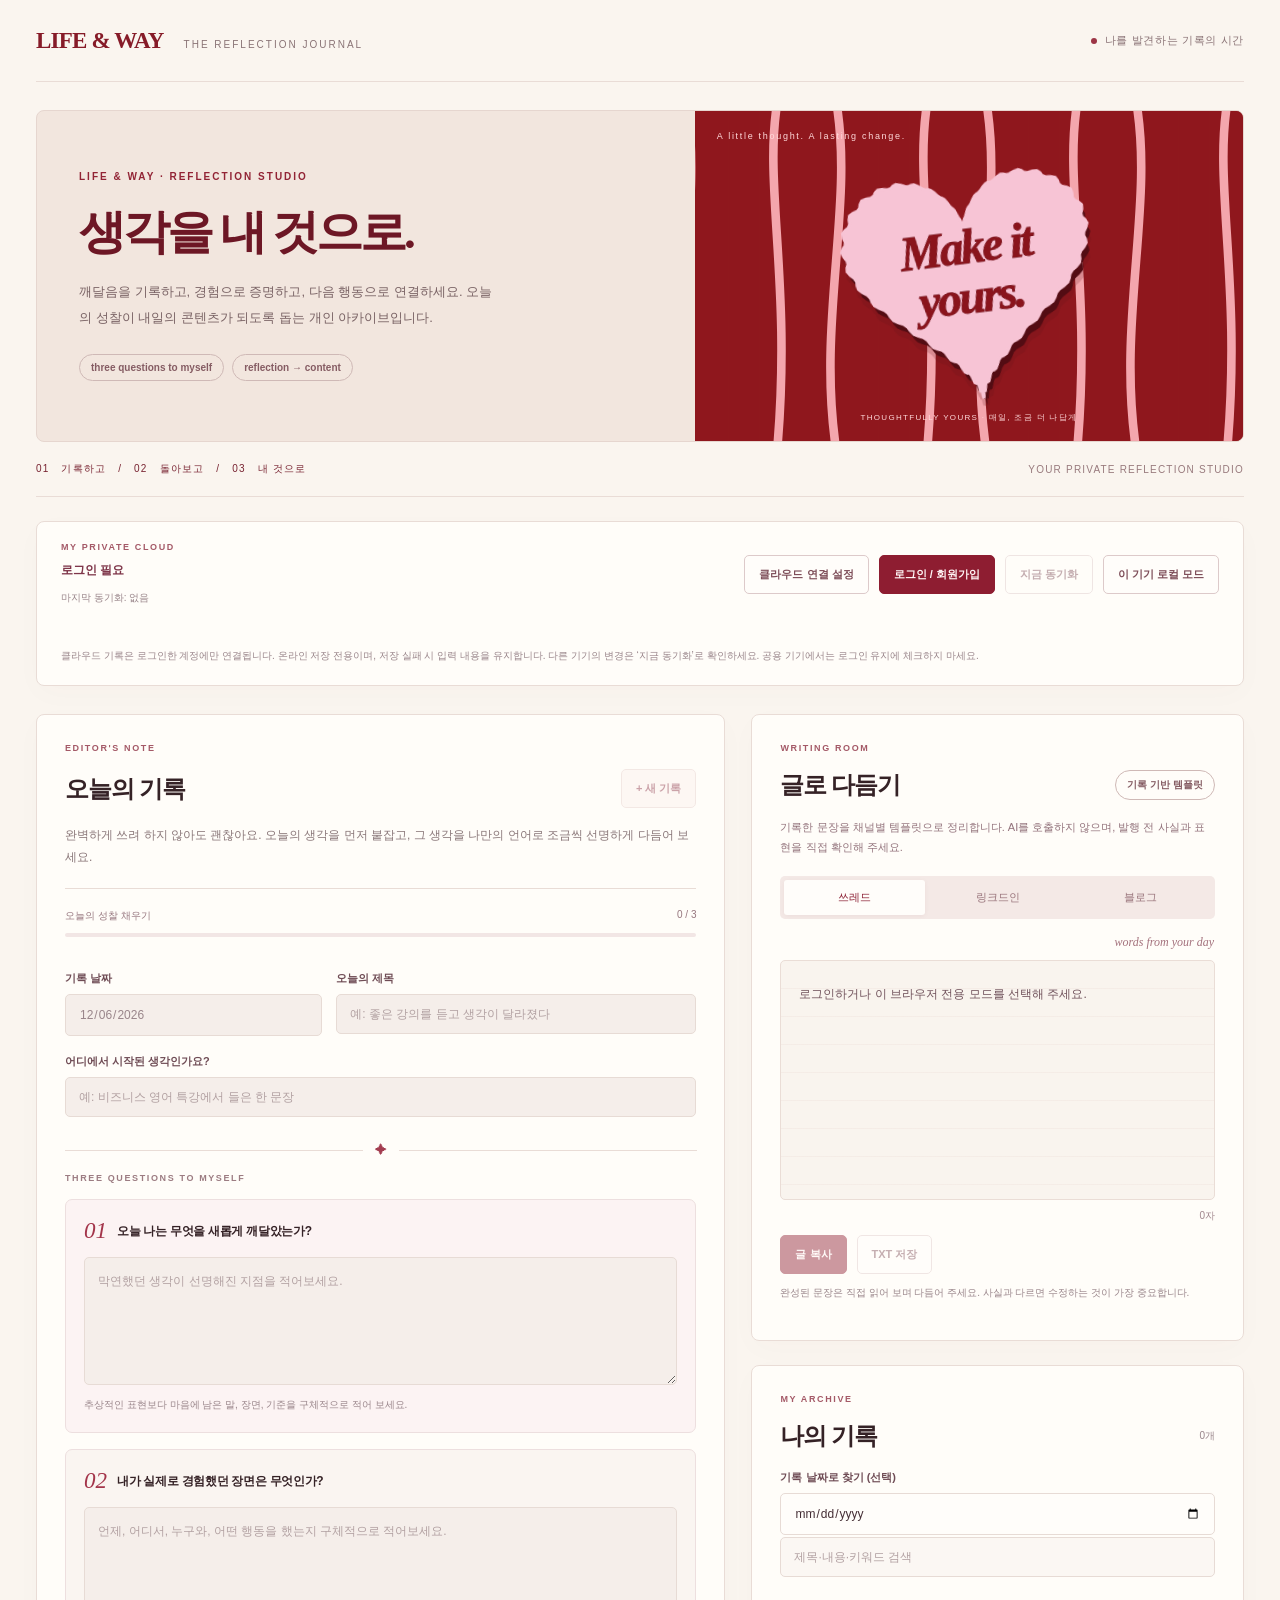
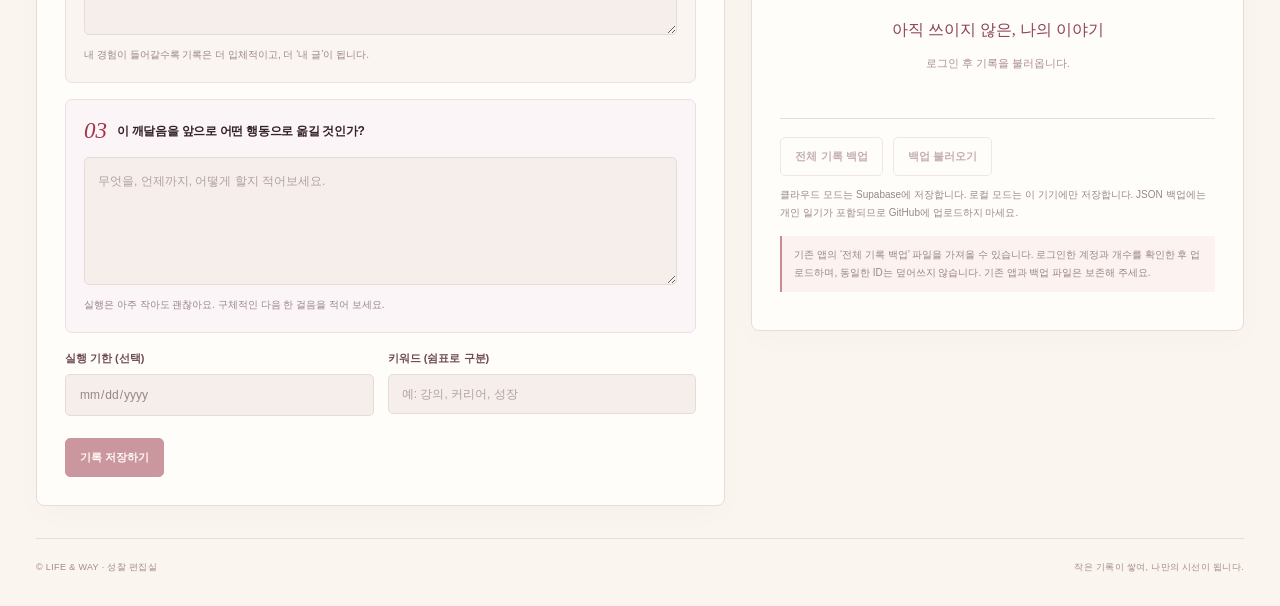
==== index.html @ 03bfdf27 "Deploy reflection journal with private Supabase sync" ====
<!doctype html>
<html lang="ko">
<head>
<meta charset="utf-8">
<meta name="viewport" content="width=device-width,initial-scale=1">
<meta name="referrer" content="no-referrer">
<meta http-equiv="Content-Security-Policy" content="default-src 'self'; script-src 'self'; style-src 'self' 'unsafe-inline' https://fonts.googleapis.com; font-src 'self' https://fonts.gstatic.com; img-src 'self' data: blob:; connect-src https://*.supabase.co wss://*.supabase.co; object-src 'none'; base-uri 'none'; form-action 'self'">
<title>생각을 내 것으로 · 성찰 편집실</title>
<link rel="stylesheet" href="./assets/style.css">
<link rel="stylesheet" href="./assets/cloud.css">
</head>
<body>
<div class="wrap">
<nav class="masthead" aria-label="앱 이름"><div class="brand">LIFE &amp; WAY <small>THE REFLECTION JOURNAL</small></div><div class="masthead-right">나를 발견하는 기록의 시간</div></nav>
  <div class="header-shell">
    <header>
      <div class="hero-copy">
        <div class="eyebrow">LIFE &amp; WAY · REFLECTION STUDIO</div>
        <h1>생각을 내 것으로.</h1>
        <div class="hero-sub">깨달음을 기록하고, 경험으로 증명하고, 다음 행동으로 연결하세요. 오늘의 성찰이 내일의 콘텐츠가 되도록 돕는 개인 아카이브입니다.</div>
        <div class="hero-chip-row">
          <span class="chip">three questions to myself</span>
          <span class="chip">reflection → content</span>
        </div>
      </div>
<div class="hero-art" aria-hidden="true"><div class="art-caption">A little thought. A lasting change.</div><svg class="heart-art" viewBox="0 0 360 350"><path d="M180.00,119.73L180.00,120.13L180.02,120.62L180.07,120.00L180.17,118.23L180.33,116.53L180.56,115.75L180.87,115.15L181.29,113.40L181.86,110.41L182.57,107.58L183.35,105.94L184.24,104.67L185.34,102.14L186.74,98.23L188.30,94.65L189.85,92.66L191.46,91.26L193.44,88.45L195.90,84.12L198.51,80.32L200.88,78.56L203.20,77.59L206.09,75.07L209.72,70.87L213.41,67.43L216.48,66.43L219.34,66.39L223.02,64.66L227.74,61.15L232.35,58.58L235.86,58.74L238.93,59.94L243.14,59.37L248.70,56.99L253.94,55.67L257.50,57.16L260.38,59.71L264.71,60.47L270.73,59.48L276.18,59.57L279.34,62.38L281.58,66.15L285.59,68.21L291.59,68.67L296.77,70.14L299.09,74.05L300.28,78.74L303.53,81.89L309.02,83.67L313.45,86.33L314.56,90.98L314.39,96.20L316.50,100.14L321.03,102.99L324.31,106.53L323.97,111.53L322.27,116.87L323.01,121.24L326.21,124.87L328.08,128.98L326.21,133.97L323.01,139.06L322.27,143.56L323.97,147.70L324.31,152.11L321.03,156.81L316.50,161.42L314.39,165.82L314.56,170.27L313.45,174.78L309.02,179.05L303.53,183.04L300.28,187.24L299.09,191.88L296.77,196.42L291.59,200.21L285.59,203.58L281.58,207.55L279.34,212.35L276.18,216.90L270.73,220.23L264.71,223.02L260.38,226.79L257.50,231.77L253.94,236.35L248.70,239.27L243.14,241.52L238.93,245.12L235.86,250.28L232.35,254.91L227.74,257.44L223.02,259.17L219.34,262.58L216.48,267.88L213.41,272.49L209.72,274.60L206.09,275.76L203.20,278.90L200.88,284.22L198.51,288.70L195.90,290.27L193.44,290.75L191.46,293.49L189.85,298.64L188.30,302.79L186.74,303.66L185.34,303.34L184.24,305.49L183.35,310.22L182.57,313.82L181.86,313.85L181.29,312.60L180.87,313.98L180.56,318.06L180.33,320.89L180.17,319.97L180.07,317.72L180.02,318.19L180.00,321.42L180.00,323.33L180.00,321.42L179.98,318.19L179.93,317.72L179.83,319.97L179.67,320.89L179.44,318.06L179.13,313.98L178.71,312.60L178.14,313.85L177.43,313.82L176.65,310.22L175.76,305.49L174.66,303.34L173.26,303.66L171.70,302.79L170.15,298.64L168.54,293.49L166.56,290.75L164.10,290.27L161.49,288.70L159.12,284.22L156.80,278.90L153.91,275.76L150.28,274.60L146.59,272.49L143.52,267.88L140.66,262.58L136.98,259.17L132.26,257.44L127.65,254.91L124.14,250.28L121.07,245.12L116.86,241.52L111.30,239.27L106.06,236.35L102.50,231.77L99.62,226.79L95.29,223.02L89.27,220.23L83.82,216.90L80.66,212.35L78.42,207.55L74.41,203.58L68.41,200.21L63.23,196.42L60.91,191.88L59.72,187.24L56.47,183.04L50.98,179.05L46.55,174.78L45.44,170.27L45.61,165.82L43.50,161.42L38.97,156.81L35.69,152.11L36.03,147.70L37.73,143.56L36.99,139.06L33.79,133.97L31.92,128.98L33.79,124.87L36.99,121.24L37.73,116.87L36.03,111.53L35.69,106.53L38.97,102.99L43.50,100.14L45.61,96.20L45.44,90.98L46.55,86.33L50.98,83.67L56.47,81.89L59.72,78.74L60.91,74.05L63.23,70.14L68.41,68.67L74.41,68.21L78.42,66.15L80.66,62.38L83.82,59.57L89.27,59.48L95.29,60.47L99.62,59.71L102.50,57.16L106.06,55.67L111.30,56.99L116.86,59.37L121.07,59.94L124.14,58.74L127.65,58.58L132.26,61.15L136.98,64.66L140.66,66.39L143.52,66.43L146.59,67.43L150.28,70.87L153.91,75.07L156.80,77.59L159.12,78.56L161.49,80.32L164.10,84.12L166.56,88.45L168.54,91.26L170.15,92.66L171.70,94.65L173.26,98.23L174.66,102.14L175.76,104.67L176.65,105.94L177.43,107.58L178.14,110.41L178.71,113.40L179.13,115.15L179.44,115.75L179.67,116.53L179.83,118.23L179.93,120.00L179.98,120.62L180.00,120.13L180.00,119.73Z" fill="#530c13" transform="translate(3 10)"/><path d="M180.00,119.73L180.00,120.13L180.02,120.62L180.07,120.00L180.17,118.23L180.33,116.53L180.56,115.75L180.87,115.15L181.29,113.40L181.86,110.41L182.57,107.58L183.35,105.94L184.24,104.67L185.34,102.14L186.74,98.23L188.30,94.65L189.85,92.66L191.46,91.26L193.44,88.45L195.90,84.12L198.51,80.32L200.88,78.56L203.20,77.59L206.09,75.07L209.72,70.87L213.41,67.43L216.48,66.43L219.34,66.39L223.02,64.66L227.74,61.15L232.35,58.58L235.86,58.74L238.93,59.94L243.14,59.37L248.70,56.99L253.94,55.67L257.50,57.16L260.38,59.71L264.71,60.47L270.73,59.48L276.18,59.57L279.34,62.38L281.58,66.15L285.59,68.21L291.59,68.67L296.77,70.14L299.09,74.05L300.28,78.74L303.53,81.89L309.02,83.67L313.45,86.33L314.56,90.98L314.39,96.20L316.50,100.14L321.03,102.99L324.31,106.53L323.97,111.53L322.27,116.87L323.01,121.24L326.21,124.87L328.08,128.98L326.21,133.97L323.01,139.06L322.27,143.56L323.97,147.70L324.31,152.11L321.03,156.81L316.50,161.42L314.39,165.82L314.56,170.27L313.45,174.78L309.02,179.05L303.53,183.04L300.28,187.24L299.09,191.88L296.77,196.42L291.59,200.21L285.59,203.58L281.58,207.55L279.34,212.35L276.18,216.90L270.73,220.23L264.71,223.02L260.38,226.79L257.50,231.77L253.94,236.35L248.70,239.27L243.14,241.52L238.93,245.12L235.86,250.28L232.35,254.91L227.74,257.44L223.02,259.17L219.34,262.58L216.48,267.88L213.41,272.49L209.72,274.60L206.09,275.76L203.20,278.90L200.88,284.22L198.51,288.70L195.90,290.27L193.44,290.75L191.46,293.49L189.85,298.64L188.30,302.79L186.74,303.66L185.34,303.34L184.24,305.49L183.35,310.22L182.57,313.82L181.86,313.85L181.29,312.60L180.87,313.98L180.56,318.06L180.33,320.89L180.17,319.97L180.07,317.72L180.02,318.19L180.00,321.42L180.00,323.33L180.00,321.42L179.98,318.19L179.93,317.72L179.83,319.97L179.67,320.89L179.44,318.06L179.13,313.98L178.71,312.60L178.14,313.85L177.43,313.82L176.65,310.22L175.76,305.49L174.66,303.34L173.26,303.66L171.70,302.79L170.15,298.64L168.54,293.49L166.56,290.75L164.10,290.27L161.49,288.70L159.12,284.22L156.80,278.90L153.91,275.76L150.28,274.60L146.59,272.49L143.52,267.88L140.66,262.58L136.98,259.17L132.26,257.44L127.65,254.91L124.14,250.28L121.07,245.12L116.86,241.52L111.30,239.27L106.06,236.35L102.50,231.77L99.62,226.79L95.29,223.02L89.27,220.23L83.82,216.90L80.66,212.35L78.42,207.55L74.41,203.58L68.41,200.21L63.23,196.42L60.91,191.88L59.72,187.24L56.47,183.04L50.98,179.05L46.55,174.78L45.44,170.27L45.61,165.82L43.50,161.42L38.97,156.81L35.69,152.11L36.03,147.70L37.73,143.56L36.99,139.06L33.79,133.97L31.92,128.98L33.79,124.87L36.99,121.24L37.73,116.87L36.03,111.53L35.69,106.53L38.97,102.99L43.50,100.14L45.61,96.20L45.44,90.98L46.55,86.33L50.98,83.67L56.47,81.89L59.72,78.74L60.91,74.05L63.23,70.14L68.41,68.67L74.41,68.21L78.42,66.15L80.66,62.38L83.82,59.57L89.27,59.48L95.29,60.47L99.62,59.71L102.50,57.16L106.06,55.67L111.30,56.99L116.86,59.37L121.07,59.94L124.14,58.74L127.65,58.58L132.26,61.15L136.98,64.66L140.66,66.39L143.52,66.43L146.59,67.43L150.28,70.87L153.91,75.07L156.80,77.59L159.12,78.56L161.49,80.32L164.10,84.12L166.56,88.45L168.54,91.26L170.15,92.66L171.70,94.65L173.26,98.23L174.66,102.14L175.76,104.67L176.65,105.94L177.43,107.58L178.14,110.41L178.71,113.40L179.13,115.15L179.44,115.75L179.67,116.53L179.83,118.23L179.93,120.00L179.98,120.62L180.00,120.13L180.00,119.73Z" fill="#f7c4d5" stroke="#f7c4d5" stroke-width="4"/><text x="180" y="159" text-anchor="middle" class="heart-type">Make it</text><text x="180" y="220" text-anchor="middle" class="heart-type">yours.</text></svg><span class="art-footer">THOUGHTFULLY YOURS · 매일, 조금 더 나답게</span></div>
    </header>
  </div>

  <div class="studio-strip"><b>01 &nbsp; 기록하고 &nbsp; / &nbsp; 02 &nbsp; 돌아보고 &nbsp; / &nbsp; 03 &nbsp; 내 것으로</b><span>YOUR PRIVATE REFLECTION STUDIO</span></div>
<section class="panel cloud-panel no-print" aria-label="계정 및 동기화"><div class="row between"><div><div class="panel-sticker">MY PRIVATE CLOUD</div><strong id="cloudStatus" role="status" aria-live="polite">로그인 전 · 클라우드 미연결</strong><p class="hint" id="lastSync">마지막 동기화: 없음</p></div><div class="row"><button id="configBtn" class="btn">클라우드 연결 설정</button><button id="authBtn" class="btn primary">로그인 / 회원가입</button><button id="syncBtn" class="btn" disabled>지금 동기화</button><button id="logoutBtn" class="btn hidden">로그아웃</button><button id="localBtn" class="btn">이 기기 로컬 모드</button></div></div><p id="cloudError" class="status" role="alert"></p><p class="hint">클라우드 기록은 로그인한 계정에만 연결됩니다. 온라인 저장 전용이며, 저장 실패 시 입력 내용을 유지합니다. 다른 기기의 변경은 ‘지금 동기화’로 확인하세요. 공용 기기에서는 로그인 유지에 체크하지 마세요.</p><div id="importReport" class="hint" role="status" aria-live="polite"></div></section>
  <div class="layout">
    <main class="panel">
      <div class="panel-sticker">EDITOR'S NOTE</div>
      <div class="row between section-top">
        <div class="section-title"><span class="section-icon">✿</span><h2 id="editorTitle">오늘의 기록</h2></div>
        <button id="newBtn" class="btn secondary no-print">+ 새 기록</button>
      </div>

      <div class="editor-intro"><div>완벽하게 쓰려 하지 않아도 괜찮아요. 오늘의 생각을 먼저 붙잡고, 그 생각을 나만의 언어로 조금씩 선명하게 다듬어 보세요.</div></div>

      <div class="progress-box">
        <div class="progress-title"><span>오늘의 성찰 채우기</span><span id="progressLabel">0 / 3</span></div>
        <div class="progress-track"><div id="progressFill" class="progress-fill"></div></div>
      </div>

      <div class="grid-2">
        <label class="field"><span>기록 날짜</span><input id="date" type="date"></label>
        <label class="field"><span>오늘의 제목</span><input id="title" placeholder="예: 좋은 강의를 듣고 생각이 달라졌다"></label>
      </div>

      <label class="field"><span>어디에서 시작된 생각인가요?</span><input id="trigger" placeholder="예: 비즈니스 영어 특강에서 들은 한 문장"></label>

      <div class="divider-word">✦</div>
      <div class="question-eyebrow">THREE QUESTIONS TO MYSELF</div>

      <label class="prompt-card q1 field">
        <div class="prompt-head"><span class="q-num">01</span><strong>오늘 나는 무엇을 새롭게 깨달았는가?</strong></div>
        <textarea id="insight" placeholder="막연했던 생각이 선명해진 지점을 적어보세요."></textarea>
        <small>추상적인 표현보다 마음에 남은 말, 장면, 기준을 구체적으로 적어 보세요.</small>
      </label>

      <label class="prompt-card q2 field">
        <div class="prompt-head"><span class="q-num">02</span><strong>내가 실제로 경험했던 장면은 무엇인가?</strong></div>
        <textarea id="experience" placeholder="언제, 어디서, 누구와, 어떤 행동을 했는지 구체적으로 적어보세요."></textarea>
        <small>내 경험이 들어갈수록 기록은 더 입체적이고, 더 ‘내 글’이 됩니다.</small>
      </label>

      <label class="prompt-card q3 field">
        <div class="prompt-head"><span class="q-num">03</span><strong>이 깨달음을 앞으로 어떤 행동으로 옮길 것인가?</strong></div>
        <textarea id="action" placeholder="무엇을, 언제까지, 어떻게 할지 적어보세요."></textarea>
        <small>실행은 아주 작아도 괜찮아요. 구체적인 다음 한 걸음을 적어 보세요.</small>
      </label>

      <div class="input-stack">
        <label class="field"><span>실행 기한 (선택)</span><input id="deadline" type="date"></label>
        <label class="field"><span>키워드 (쉼표로 구분)</span><input id="tags" placeholder="예: 강의, 커리어, 성장"></label>
      </div>

      <div class="row no-print" style="margin-top:22px">
        <button class="btn primary" id="saveBtn">기록 저장하기</button>
        <button class="btn danger hidden" id="deleteBtn">기록 삭제</button>
        <span class="status" id="status" role="status" aria-live="polite"></span>
      </div>
    </main>

    <aside class="right-stack">
      <section class="panel">
        <div class="panel-sticker">WRITING ROOM</div>
        <div class="row between section-top">
          <div class="section-title"><span class="section-icon">✦</span><h2>글로 다듬기</h2></div>
          <span class="chip">기록 기반 템플릿</span>
        </div>
        <div class="micro-note">기록한 문장을 채널별 템플릿으로 정리합니다. AI를 호출하지 않으며, 발행 전 사실과 표현을 직접 확인해 주세요.</div>
        <div class="tabbar no-print" role="tablist">
          <button class="tab active" data-mode="threads">쓰레드</button>
          <button class="tab" data-mode="linkedin">링크드인</button>
          <button class="tab" data-mode="blog">블로그</button>
        </div>
        <div class="preview-wrap">
          <div class="preview-badge">words from your day</div>
          <div id="preview" class="preview"></div>
        </div>
        <div class="counter"><span id="count">0</span>자</div>
        <div class="row no-print" style="margin-top:12px">
          <button class="btn primary" id="copyBtn">글 복사</button>
          <button class="btn" id="downloadTxt">TXT 저장</button>
        </div>
        <p class="hint">완성된 문장은 직접 읽어 보며 다듬어 주세요. 사실과 다르면 수정하는 것이 가장 중요합니다.</p>
      </section>

      <section class="panel archive-panel no-print">
        <div class="panel-sticker">MY ARCHIVE</div>
        <div class="row between section-top">
          <div class="section-title"><span class="section-icon">☘</span><h2>나의 기록</h2></div>
          <span id="total" class="hint"></span>
        </div>
        <label class="field"><span>기록 날짜로 찾기 (선택)</span><input id="dateFilter" type="date"></label><input class="search" id="search" placeholder="제목·내용·키워드 검색" aria-label="기록 검색">
        <div id="entries" class="entries"></div>
        <hr class="divider">
        <div class="row">
          <button class="btn" id="exportBtn">전체 기록 백업</button>
          <button class="btn" id="importBtn">백업 불러오기</button>
          <input id="importFile" class="hidden" type="file" accept="application/json,.json">
        </div>
        <p class="hint">클라우드 모드는 Supabase에 저장합니다. 로컬 모드는 이 기기에만 저장합니다. JSON 백업에는 개인 일기가 포함되므로 GitHub에 업로드하지 마세요.</p><p class="hint archive-note">기존 앱의 ‘전체 기록 백업’ 파일을 가져올 수 있습니다. 로그인한 계정과 개수를 확인한 후 업로드하며, 동일한 ID는 덮어쓰지 않습니다. 기존 앱과 백업 파일은 보존해 주세요.</p>
      </section>
    </aside>
  </div>

  <footer class="footer"><span>© LIFE &amp; WAY · 성찰 편집실</span><span>작은 기록이 쌓여, 나만의 시선이 됩니다.</span></footer>
</div>

<script src="./assets/vendor/supabase.min.js" defer></script>
<script src="./assets/public-config.js" defer></script>
<script src="./assets/app.js" defer></script>

<dialog id="configDialog" aria-labelledby="configTitle"><form id="configForm"><div class="row between"><h2 id="configTitle">클라우드 연결 설정</h2><button type="button" class="btn" data-close="configDialog">닫기</button></div><p class="hint">이 앱 전용 Supabase 프로젝트의 주소와 Publishable key만 입력하세요. 비밀 키는 입력하지 마세요. 노트북과 휴대폰에서 같은 값을 입력합니다.</p><label class="field"><span>Project URL</span><input id="projectUrl" type="url" required placeholder="https://프로젝트ID.supabase.co" autocomplete="off"></label><label class="field"><span>Publishable key</span><input id="publishableKey" required placeholder="sb_publishable_…" autocomplete="off" spellcheck="false"></label><p class="hint">연결 정보만 이 브라우저에 저장됩니다. 일기는 GitHub에 저장되지 않습니다.</p><button id="configSave" class="btn primary" type="submit">연결 정보 저장</button><p id="configMessage" class="status" role="alert"></p></form></dialog>
<dialog id="authDialog" aria-labelledby="authTitle"><form id="authForm"><div class="row between"><h2 id="authTitle">나의 성찰 계정</h2><button type="button" class="btn" data-close="authDialog">닫기</button></div><label class="field"><span>이메일</span><input id="email" type="email" autocomplete="username" required></label><label class="field"><span>비밀번호 (회원가입 시 12자 이상)</span><input id="password" type="password" autocomplete="current-password"></label><label class="field"><span>비밀번호 확인 (회원가입·재설정 시)</span><input id="passwordConfirm" type="password" autocomplete="new-password"></label><label class="remember-row"><input type="checkbox" id="remember"> 이 기기에서 로그인 유지 (개인 기기만)</label><div class="row"><button type="button" id="loginBtn" class="btn primary">로그인</button><button type="button" id="signupBtn" class="btn">새 계정 만들기</button><button type="button" id="resetPasswordBtn" class="btn">재설정 이메일 보내기</button><button type="button" id="updatePasswordBtn" class="btn hidden">새 비밀번호 저장</button></div><p id="authMessage" class="status" role="status" aria-live="polite"></p><p class="hint">계정 비밀번호는 Supabase Auth에서 처리합니다. 브라우저에 일기 캐시는 남기지 않습니다. 저장 전 내용은 페이지를 닫으면 사라질 수 있으니 TXT로 보관하세요.</p></form></dialog>
<dialog id="conflictDialog" aria-labelledby="conflictTitle"><h2 id="conflictTitle">다른 버전이 발견됐어요</h2><p class="hint">다른 기기에서 수정하거나 삭제한 기록입니다. 자동으로 덮어쓰지 않습니다. 입력 내용을 비교한 뒤 선택하세요.</p><div class="conflict-grid"><section><h3>내 입력 내용</h3><pre id="conflictLocal"></pre></section><section><h3>클라우드의 최신 내용</h3><pre id="conflictRemote"></pre></section></div><div class="row"><button id="conflictLoad" class="btn">클라우드 버전 열기</button><button id="conflictNew" class="btn primary">내 입력을 새 기록으로 저장</button><button id="conflictCancel" class="btn">취소 · 입력 유지</button></div></dialog>
</body>
</html>
---- assets/style.css ----
@import url('https://fonts.googleapis.com/css2?family=DM+Sans:wght@400;500;600;700&family=Nanum+Myeongjo:wght@400;700;800&display=swap');

:root{--bg:#faf5ef;--paper:#fffdf9;--paper-2:#fff7f3;--sage:#941c29;--sage-soft:#f8e8e7;--coral:#941c29;--rose:#f7c4d5;--lav:#f9eff1;--sun:#edddcc;--ink:#352226;--muted:#806c70;--line:#e9dcd6;--shadow:0 8px 30px #58212a05;--shadow-strong:0 12px 35px #58212a10;font-family:'DM Sans','Malgun Gothic',sans-serif}
*{box-sizing:border-box}html,body{margin:0;padding:0}html{scroll-behavior:smooth}body{min-height:100vh;color:var(--ink);background:var(--bg)}button,input,textarea,select{font:inherit}button{cursor:pointer}button:disabled{opacity:.45;cursor:not-allowed}button:focus-visible,.entry:focus-visible{outline:3px solid #ba5266;outline-offset:4px}.wrap{max-width:1320px;margin:auto;padding:0 36px 32px}.masthead{height:82px;display:flex;align-items:center;justify-content:space-between;border-bottom:1px solid var(--line);margin-bottom:28px}.brand{font-family:Georgia,'Nanum Myeongjo',serif;font-size:23px;font-weight:bold;color:#861b28;letter-spacing:-.8px}.brand small{font:10px 'DM Sans',sans-serif;letter-spacing:2px;margin-left:16px;color:#8a7476}.masthead-right{font-size:11px;color:#8b7477;letter-spacing:.06em}.masthead-right::before{content:'';display:inline-block;width:6px;height:6px;background:#9c3545;border-radius:50%;margin-right:8px}
header{display:grid;grid-template-columns:1.2fr 1fr;overflow:hidden;background:#f2e6de;border:1px solid #e6d6cf;border-radius:8px;min-height:330px}.hero-copy{padding:44px 42px;align-self:center}.eyebrow{font-size:10px;font-weight:700;letter-spacing:.2em;color:#922435}h1{font-family:'Nanum Myeongjo',serif;font-size:clamp(32px,3.7vw,49px);line-height:1.3;margin:20px 0 16px;letter-spacing:-.065em;font-weight:800;color:#6d1725}.hero-sub{max-width:415px;font-size:13px;line-height:1.95;color:#796264}.hero-chip-row{display:flex;gap:8px;flex-wrap:wrap;margin-top:24px}.chip{display:inline-flex;align-items:center;background:transparent;border:1px solid #cfb9b6;color:#855c63;border-radius:30px;padding:7px 11px;font-size:10px;font-weight:600}.hero-art{position:relative;min-height:330px;background:#8f171d url('data:image/svg+xml,%3Csvg%20xmlns%3D%22http%3A%2F%2Fwww.w3.org%2F2000%2Fsvg%22%20width%3D%22180%22%20height%3D%22500%22%20viewBox%3D%220%200%20180%20500%22%3E%3Crect%20width%3D%22180%22%20height%3D%22500%22%20fill%3D%22%238f171d%22%2F%3E%3Cpath%20d%3D%22M28-20C4%20110%2050%20260%2026%20520M115-20C145%20140%2085%20320%20117%20520%22%20fill%3D%22none%22%20stroke%3D%22%23f4a6ad%22%20stroke-width%3D%2213%22%2F%3E%3C%2Fsvg%3E') center/150px 100%;display:flex;justify-content:center;align-items:center;overflow:hidden}.heart-art{width:300px;height:292px;transform:rotate(-7deg);filter:drop-shadow(0 7px 0 #600e1530)}.heart-type{font-family:Georgia,serif;font-size:57px;font-style:italic;font-weight:900;letter-spacing:-3px;fill:#8a141c;paint-order:stroke;stroke:#6c0b14;stroke-width:1}.art-caption,.art-footer{position:absolute;z-index:1;color:#ffd9da;font-size:9px;letter-spacing:1.7px}.art-caption{top:20px;left:22px}.art-footer{bottom:18px;font-size:8px;letter-spacing:1.3px}.studio-strip{display:flex;align-items:center;justify-content:space-between;padding:20px 0;border-bottom:1px solid var(--line);font-size:10px;letter-spacing:.12em;color:#987a7d}.studio-strip b{font-weight:500;color:#782331}.layout{display:grid;grid-template-columns:minmax(0,1.4fr) minmax(340px,1fr);gap:26px;align-items:start;margin-top:28px}.panel{position:relative;background:var(--paper);border:1px solid var(--line);border-radius:8px;padding:28px;box-shadow:var(--shadow)}.panel-sticker{display:block;color:#a45967;font-size:9px;font-weight:700;letter-spacing:.18em;margin-bottom:16px}.row{display:flex;align-items:center;gap:10px;flex-wrap:wrap}.between{justify-content:space-between}.section-top{margin-bottom:16px}.section-title{display:flex;align-items:center;gap:9px}.section-title h2{margin:0;font-family:'Nanum Myeongjo',serif;font-size:24px;letter-spacing:-1px}.section-icon{display:none}.editor-intro{padding:0 0 20px;border-bottom:1px solid var(--line);color:#8a7779;font-size:12px;line-height:1.85;margin-bottom:20px}.editor-intro>span{display:none}.progress-box{margin-bottom:16px}.progress-title{display:flex;justify-content:space-between;font-size:10px;font-weight:500;color:#96767e;margin-bottom:10px}.progress-track{height:4px;border-radius:9px;background:#f2e6e5;overflow:hidden}.progress-fill{height:100%;width:0;background:#9b2437;transition:width .22s}.grid-2{display:grid;grid-template-columns:1fr 1.4fr;gap:14px}.field{display:block;margin-top:18px}.field>span{display:block;font-size:11px;font-weight:700;color:#6f4c55;margin-bottom:8px}input,textarea,select,.search{width:100%;border:1px solid #e7dbd5;background:#fffdfa;border-radius:5px;padding:12px 13px;outline:none;color:#452e35;transition:border-color .18s,box-shadow .18s;font-size:12px;min-width:0}input:focus,textarea:focus,select:focus,.search:focus{border-color:#ae596b;box-shadow:0 0 0 3px #f4dce3}textarea{min-height:128px;resize:vertical;line-height:1.9}input::placeholder,textarea::placeholder{color:#b2a1a2}small,.hint{font-size:10px;line-height:1.8;color:#99858a}.divider-word{display:flex;align-items:center;gap:12px;margin:26px 0 16px;color:#a33d50;font-size:12px}.divider-word::before,.divider-word::after{content:'';height:1px;flex:1;background:var(--line)}.question-eyebrow{font-size:9px;color:#9c7c82;letter-spacing:.18em;font-weight:600}.prompt-card{position:relative;margin-top:16px;padding:18px;border:1px solid #eddfdf;border-radius:7px;background:#fcf3f3}.prompt-card.q2{background:#faf5f1}.prompt-card.q3{background:#fbf5f7}.prompt-head{display:flex;align-items:center;gap:10px;margin-bottom:13px}.q-num{font-family:Georgia,serif;font-style:italic;font-size:23px;color:#a3344a;flex-shrink:0}.prompt-head strong{font-size:12px;letter-spacing:-.3px;line-height:1.6}.prompt-card textarea{background:#fffdfa}.prompt-card small{display:block;margin-top:7px}.input-stack{display:grid;grid-template-columns:1fr 1fr;gap:14px}.btn{border:1px solid #ddcaca;background:#fffdfa;color:#7e4e59;border-radius:5px;padding:11px 14px;font-weight:600;font-size:11px;transition:background .15s,transform .15s}.btn:hover{background:#f9e9ec;transform:translateY(-1px)}.btn.primary{background:#8e1d31;border-color:#8e1d31;color:#fff6f6}.btn.primary:hover{background:#701426}.btn.secondary{background:#fbf0ed;border-color:#e6cfcc;color:#8d3548}.btn.danger{border-color:#e4c5c5;color:#a23742}.status{font-size:11px;color:#8c3d51;min-height:18px}.tabbar{display:grid;grid-template-columns:repeat(3,1fr);gap:3px;padding:4px;border-radius:5px;background:#f4e9e6;margin-bottom:16px}.tab{border:0;border-radius:3px;padding:10px 6px;background:transparent;color:#99747b;font-size:11px;font-weight:500}.tab.active{background:#fffdfa;color:#8c2034;box-shadow:0 1px 5px #5c182b0d}.preview-wrap{position:relative}.preview-badge{color:#a4727d;font-family:Georgia,serif;font-style:italic;font-size:12px;text-align:right;padding:0 1px 10px}.preview{background:repeating-linear-gradient(transparent 0 27px,#ebdcd650 27px 28px),#f9f4ee;border:1px solid #eaddd6;border-radius:5px;padding:19px 18px;min-height:240px;white-space:pre-wrap;line-height:28px;font-size:12px;color:#71535c;overflow-wrap:anywhere}.counter{font-size:10px;color:#a1878d;text-align:right;margin-top:9px;font-variant-numeric:tabular-nums}.micro-note{color:#93737c;font-size:11px;line-height:1.85;margin-bottom:18px}.search{margin-top:2px;background:#fbf7f3}.entries{margin-top:12px;max-height:420px;overflow:auto}.entry{background:#fffdfa;border-bottom:1px solid #eee1dc;padding:15px 4px;cursor:pointer;transition:background .15s}.entry:hover{background:#fcf1f2}.entry strong{display:block;margin:7px 0 5px;font-size:12px;color:#6f293c}.entry p{margin:0;font-size:11px;line-height:1.7;color:#9a8187}.date{font-size:9px;color:#a77c87;letter-spacing:.04em}.divider{border:0;border-top:1px solid var(--line);margin:18px 0}.empty{text-align:center;padding:26px 10px;color:#ab8d94;font-size:11px;line-height:1.9}.empty::before{content:'아직 쓰이지 않은, 나의 이야기';display:block;font-family:'Nanum Myeongjo',serif;font-size:16px;color:#8d4153;margin-bottom:8px}.archive-note{margin-top:14px;padding:10px 12px;background:#fcf2f0;border-left:2px solid #c68b95}.footer{display:flex;justify-content:space-between;border-top:1px solid var(--line);padding-top:22px;font-size:9px;color:#a5898f;letter-spacing:.04em;margin-top:32px}.hidden{display:none!important}.right-stack{display:grid;gap:24px}
@media(min-width:1050px){.right-stack{position:sticky;top:24px}}
@media(max-width:1020px){.wrap{padding:0 24px 24px}.hero-copy{padding:30px}.hero-art{min-height:320px}.layout{grid-template-columns:1fr 0.85fr;gap:18px}.panel{padding:22px}.brand small{display:none}.heart-art{width:260px}}
@media(max-width:760px){.wrap{padding:0 16px 24px}.masthead{height:66px;margin-bottom:18px}.masthead-right{font-size:9px}.brand{font-size:20px}header{grid-template-columns:1fr}.hero-copy{padding:30px 26px}h1{font-size:37px}.hero-art{min-height:255px}.heart-art{height:245px;width:255px}.art-caption{font-size:8px}.layout{grid-template-columns:1fr;margin-top:20px;gap:20px}.studio-strip{font-size:8px;letter-spacing:.04em}.panel{padding:22px 18px}.grid-2,.input-stack{grid-template-columns:1fr}.footer{display:block;line-height:2}.footer span{display:block}.prompt-head strong{font-size:12px}.section-title h2{font-size:23px}.hero-sub{font-size:12px}.hero-chip-row{margin-top:18px}}
@media(prefers-reduced-motion:reduce){*{scroll-behavior:auto!important;transition:none!important}}@media print{.no-print,.masthead,.hero-art,.studio-strip,.panel-sticker{display:none!important}body{background:white}.wrap{max-width:none;padding:0}.layout{display:block}.panel,header{box-shadow:none;border-color:#ccc;break-inside:avoid}.right-stack{position:static}header{display:block;min-height:0}.hero-copy{padding:20px}.footer{margin-top:20px}}
---- assets/cloud.css ----
.cloud-panel{margin-top:24px;padding:20px 24px}.cloud-panel .panel-sticker{margin-bottom:8px}.cloud-panel strong{font-size:12px;color:#7e3549}.cloud-panel .hint{margin-bottom:0}.cloud-panel .status{white-space:pre-wrap;overflow-wrap:anywhere}dialog{width:min(600px,calc(100% - 28px));max-height:85vh;overflow:auto;border:1px solid var(--line);border-radius:8px;background:var(--paper);color:var(--ink);padding:26px;box-shadow:0 20px 80px #48172230}dialog::backdrop{background:#35222680}dialog h2{font-family:'Nanum Myeongjo',serif;font-size:22px;margin:0 0 8px}dialog h3{font-size:12px}dialog .row{margin-top:18px}dialog .status{margin-top:14px;white-space:pre-wrap}.remember-row{display:flex;align-items:center;gap:9px;font-size:11px;color:#806c70;margin:20px 0}.remember-row input{width:auto}.conflict-grid{display:grid;grid-template-columns:1fr 1fr;gap:14px}.conflict-grid pre{white-space:pre-wrap;overflow-wrap:anywhere;font:12px/1.8 'Malgun Gothic',sans-serif;background:#faf1f2;padding:12px;border:1px solid var(--line);max-height:280px;overflow:auto}#conflictDialog{width:min(850px,calc(100% - 28px))}#importReport{white-space:pre-wrap;overflow-wrap:anywhere}input:disabled,textarea:disabled{background:#f5eeea;color:#99858a}button:disabled:hover{transform:none}.cloud-panel .row>div{min-width:0}@media(max-width:760px){.cloud-panel{padding:18px}.conflict-grid{grid-template-columns:1fr}dialog{padding:20px}.cloud-panel .row{gap:8px}}@media print{dialog{display:none!important}}
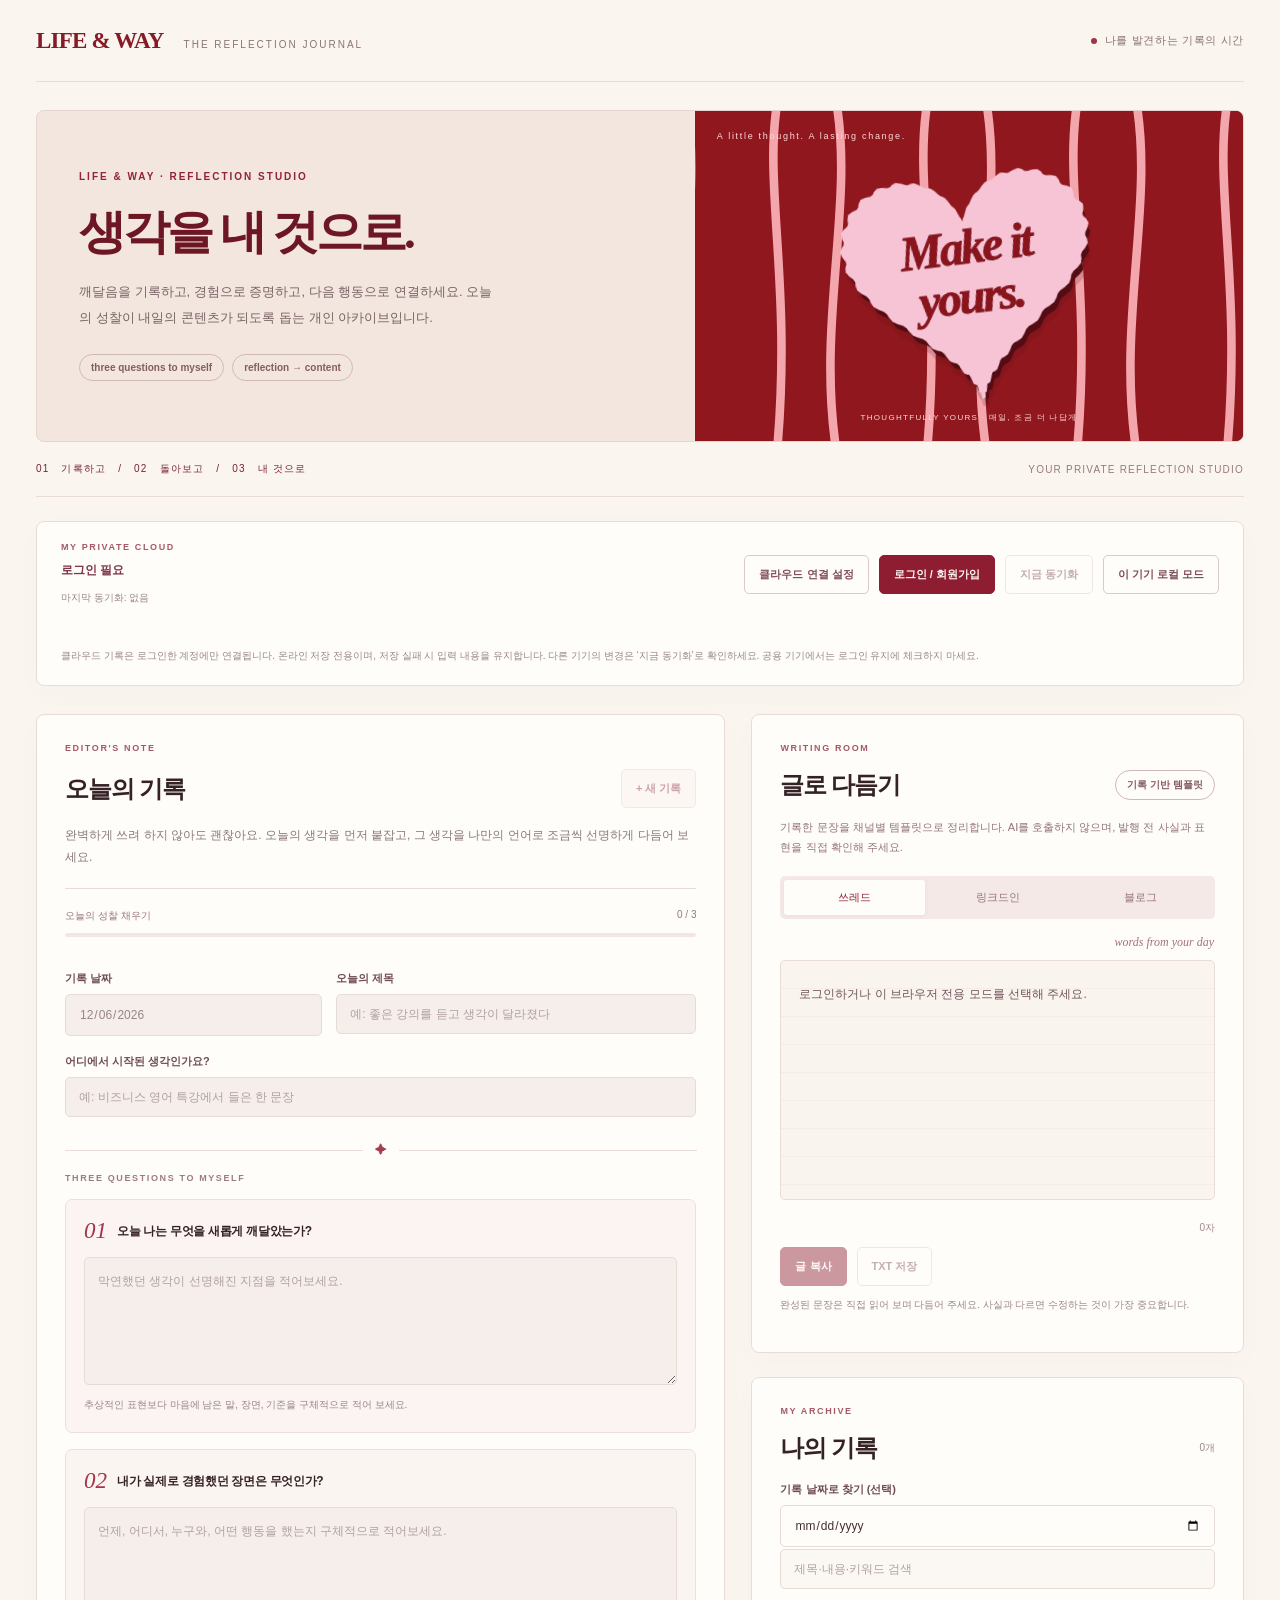
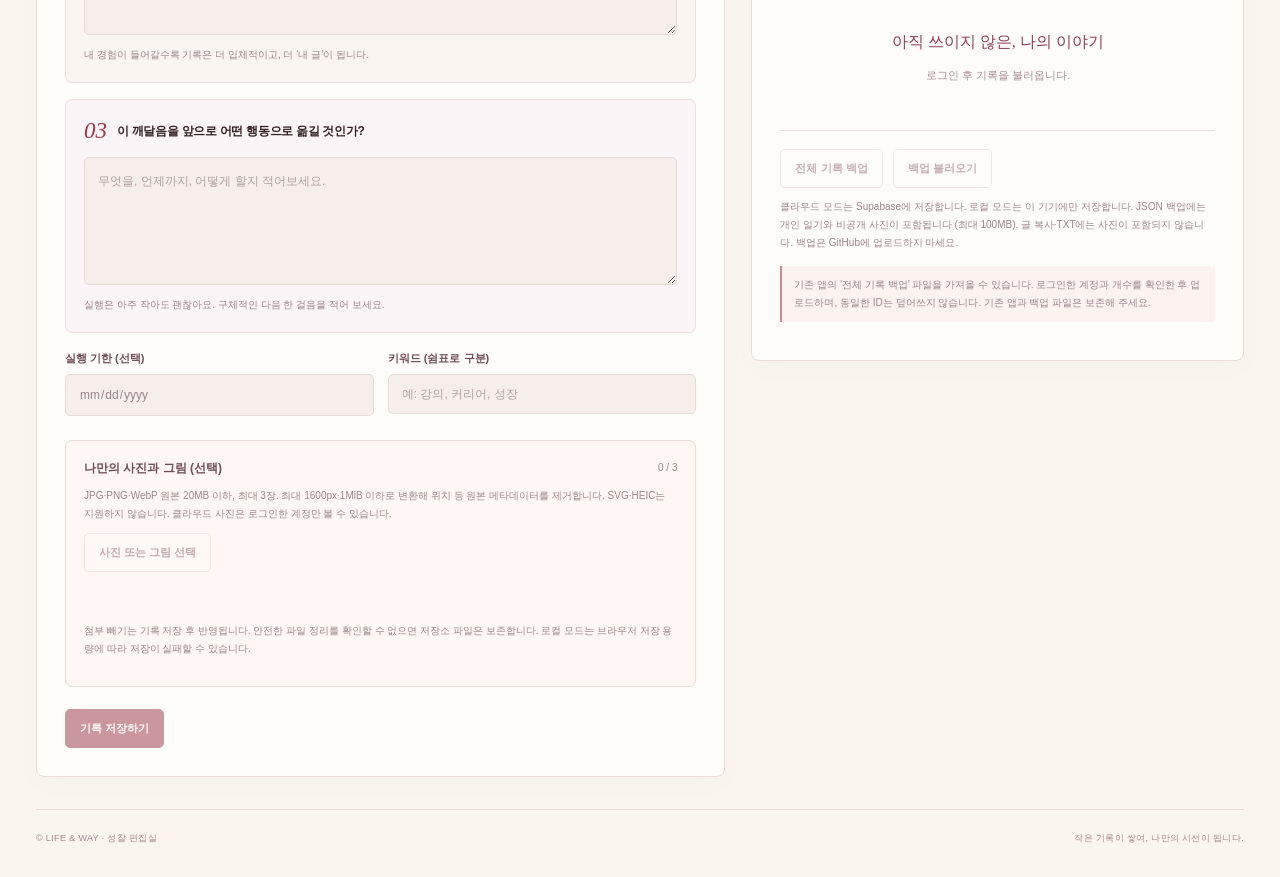
==== commit 79734d53: "Add optional private image attachments with portable backups" ====
--- a/index.html
+++ b/index.html
@@ -8,6 +8,7 @@
 <title>생각을 내 것으로 · 성찰 편집실</title>
 <link rel="stylesheet" href="./assets/style.css">
 <link rel="stylesheet" href="./assets/cloud.css">
+<link rel="stylesheet" href="./assets/images.css?v=3-images">
 </head>
 <body>
 <div class="wrap">
@@ -77,6 +78,14 @@
         <label class="field"><span>키워드 (쉼표로 구분)</span><input id="tags" placeholder="예: 강의, 커리어, 성장"></label>
       </div>
 
+      <section class="image-section" aria-labelledby="imagesTitle">
+        <div class="row between"><strong id="imagesTitle">나만의 사진과 그림 (선택)</strong><span id="imageCount" class="hint">0 / 3</span></div>
+        <p class="hint">JPG·PNG·WebP 원본 20MB 이하, 최대 3장. 최대 1600px·1MiB 이하로 변환해 위치 등 원본 메타데이터를 제거합니다. SVG·HEIC는 지원하지 않습니다. 클라우드 사진은 로그인한 계정만 볼 수 있습니다.</p>
+        <button type="button" id="chooseImages" class="btn no-print">사진 또는 그림 선택</button>
+        <input type="file" id="imageFile" class="hidden" accept="image/jpeg,image/png,image/webp,.jpg,.jpeg,.png,.webp" multiple>
+        <p id="imageStatus" class="status" role="status" aria-live="polite"></p><div id="imageGallery" class="image-gallery"></div>
+        <p class="hint">첨부 빼기는 기록 저장 후 반영됩니다. 안전한 파일 정리를 확인할 수 없으면 저장소 파일은 보존합니다. 로컬 모드는 브라우저 저장 용량에 따라 저장이 실패할 수 있습니다.</p>
+      </section>
       <div class="row no-print" style="margin-top:22px">
         <button class="btn primary" id="saveBtn">기록 저장하기</button>
         <button class="btn danger hidden" id="deleteBtn">기록 삭제</button>
@@ -100,6 +109,7 @@
         <div class="preview-wrap">
           <div class="preview-badge">words from your day</div>
           <div id="preview" class="preview"></div>
+          <div id="previewGallery" class="image-preview-gallery" aria-label="첨부 사진 미리보기"></div>
         </div>
         <div class="counter"><span id="count">0</span>자</div>
         <div class="row no-print" style="margin-top:12px">
@@ -123,7 +133,7 @@
           <button class="btn" id="importBtn">백업 불러오기</button>
           <input id="importFile" class="hidden" type="file" accept="application/json,.json">
         </div>
-        <p class="hint">클라우드 모드는 Supabase에 저장합니다. 로컬 모드는 이 기기에만 저장합니다. JSON 백업에는 개인 일기가 포함되므로 GitHub에 업로드하지 마세요.</p><p class="hint archive-note">기존 앱의 ‘전체 기록 백업’ 파일을 가져올 수 있습니다. 로그인한 계정과 개수를 확인한 후 업로드하며, 동일한 ID는 덮어쓰지 않습니다. 기존 앱과 백업 파일은 보존해 주세요.</p>
+        <p class="hint">클라우드 모드는 Supabase에 저장합니다. 로컬 모드는 이 기기에만 저장합니다. JSON 백업에는 개인 일기와 비공개 사진이 포함됩니다 (최대 100MB). 글 복사·TXT에는 사진이 포함되지 않습니다. 백업은 GitHub에 업로드하지 마세요.</p><p class="hint archive-note">기존 앱의 ‘전체 기록 백업’ 파일을 가져올 수 있습니다. 로그인한 계정과 개수를 확인한 후 업로드하며, 동일한 ID는 덮어쓰지 않습니다. 기존 앱과 백업 파일은 보존해 주세요.</p>
       </section>
     </aside>
   </div>
@@ -133,10 +143,11 @@
 
 <script src="./assets/vendor/supabase.min.js" defer></script>
 <script src="./assets/public-config.js" defer></script>
-<script src="./assets/app.js" defer></script>
+<script src="./assets/app.js?v=3-images" defer></script>
 
 <dialog id="configDialog" aria-labelledby="configTitle"><form id="configForm"><div class="row between"><h2 id="configTitle">클라우드 연결 설정</h2><button type="button" class="btn" data-close="configDialog">닫기</button></div><p class="hint">이 앱 전용 Supabase 프로젝트의 주소와 Publishable key만 입력하세요. 비밀 키는 입력하지 마세요. 노트북과 휴대폰에서 같은 값을 입력합니다.</p><label class="field"><span>Project URL</span><input id="projectUrl" type="url" required placeholder="https://프로젝트ID.supabase.co" autocomplete="off"></label><label class="field"><span>Publishable key</span><input id="publishableKey" required placeholder="sb_publishable_…" autocomplete="off" spellcheck="false"></label><p class="hint">연결 정보만 이 브라우저에 저장됩니다. 일기는 GitHub에 저장되지 않습니다.</p><button id="configSave" class="btn primary" type="submit">연결 정보 저장</button><p id="configMessage" class="status" role="alert"></p></form></dialog>
 <dialog id="authDialog" aria-labelledby="authTitle"><form id="authForm"><div class="row between"><h2 id="authTitle">나의 성찰 계정</h2><button type="button" class="btn" data-close="authDialog">닫기</button></div><label class="field"><span>이메일</span><input id="email" type="email" autocomplete="username" required></label><label class="field"><span>비밀번호 (회원가입 시 12자 이상)</span><input id="password" type="password" autocomplete="current-password"></label><label class="field"><span>비밀번호 확인 (회원가입·재설정 시)</span><input id="passwordConfirm" type="password" autocomplete="new-password"></label><label class="remember-row"><input type="checkbox" id="remember"> 이 기기에서 로그인 유지 (개인 기기만)</label><div class="row"><button type="button" id="loginBtn" class="btn primary">로그인</button><button type="button" id="signupBtn" class="btn">새 계정 만들기</button><button type="button" id="resetPasswordBtn" class="btn">재설정 이메일 보내기</button><button type="button" id="updatePasswordBtn" class="btn hidden">새 비밀번호 저장</button></div><p id="authMessage" class="status" role="status" aria-live="polite"></p><p class="hint">계정 비밀번호는 Supabase Auth에서 처리합니다. 브라우저에 일기 캐시는 남기지 않습니다. 저장 전 내용은 페이지를 닫으면 사라질 수 있으니 TXT로 보관하세요.</p></form></dialog>
 <dialog id="conflictDialog" aria-labelledby="conflictTitle"><h2 id="conflictTitle">다른 버전이 발견됐어요</h2><p class="hint">다른 기기에서 수정하거나 삭제한 기록입니다. 자동으로 덮어쓰지 않습니다. 입력 내용을 비교한 뒤 선택하세요.</p><div class="conflict-grid"><section><h3>내 입력 내용</h3><pre id="conflictLocal"></pre></section><section><h3>클라우드의 최신 내용</h3><pre id="conflictRemote"></pre></section></div><div class="row"><button id="conflictLoad" class="btn">클라우드 버전 열기</button><button id="conflictNew" class="btn primary">내 입력을 새 기록으로 저장</button><button id="conflictCancel" class="btn">취소 · 입력 유지</button></div></dialog>
+<dialog id="imageDialog" aria-labelledby="imageDialogTitle"><div class="row between"><h2 id="imageDialogTitle">첨부 사진 보기</h2><button type="button" class="btn" data-close="imageDialog">닫기</button></div><img id="enlargedImage" alt=""><p id="enlargedCaption" class="hint"></p></dialog>
 </body>
 </html>
--- a/assets/images.css
+++ b/assets/images.css
@@ -0,0 +1 @@
+.image-section{margin-top:24px;padding:18px;border:1px solid var(--line);border-radius:7px;background:var(--paper-2)}.image-section> .row>strong{font-size:12px;color:#6f4c55}.image-gallery{display:grid;grid-template-columns:repeat(auto-fit,minmax(140px,1fr));gap:12px}.image-card{margin:0;min-width:0;padding:10px;border:1px solid var(--line);border-radius:5px;background:var(--paper)}.image-card figcaption{font-size:10px;color:var(--muted);overflow-wrap:anywhere;margin:8px 0}.image-card input{margin-bottom:8px}.image-thumb{display:block;width:100%;border:1px solid var(--line);border-radius:5px;background:var(--lav);padding:0;overflow:hidden;color:var(--muted);font-size:11px;min-height:90px}.image-thumb img{display:block;width:100%;height:145px;object-fit:contain}.image-preview-gallery{display:grid;grid-template-columns:repeat(3,minmax(0,1fr));gap:8px;margin-top:12px}.image-preview-gallery .image-thumb img{height:100px}.image-indicator{font-size:10px;color:var(--sage)}#imageDialog{width:min(1000px,calc(100% - 28px))}#enlargedImage{display:block;max-width:100%;max-height:65vh;object-fit:contain;margin:16px auto}#enlargedCaption{white-space:pre-wrap;overflow-wrap:anywhere}@media(max-width:420px){.image-gallery{grid-template-columns:1fr}.image-thumb img{height:180px}}@media print{.image-card input,.image-card .row{display:none}.image-section{break-inside:avoid}}
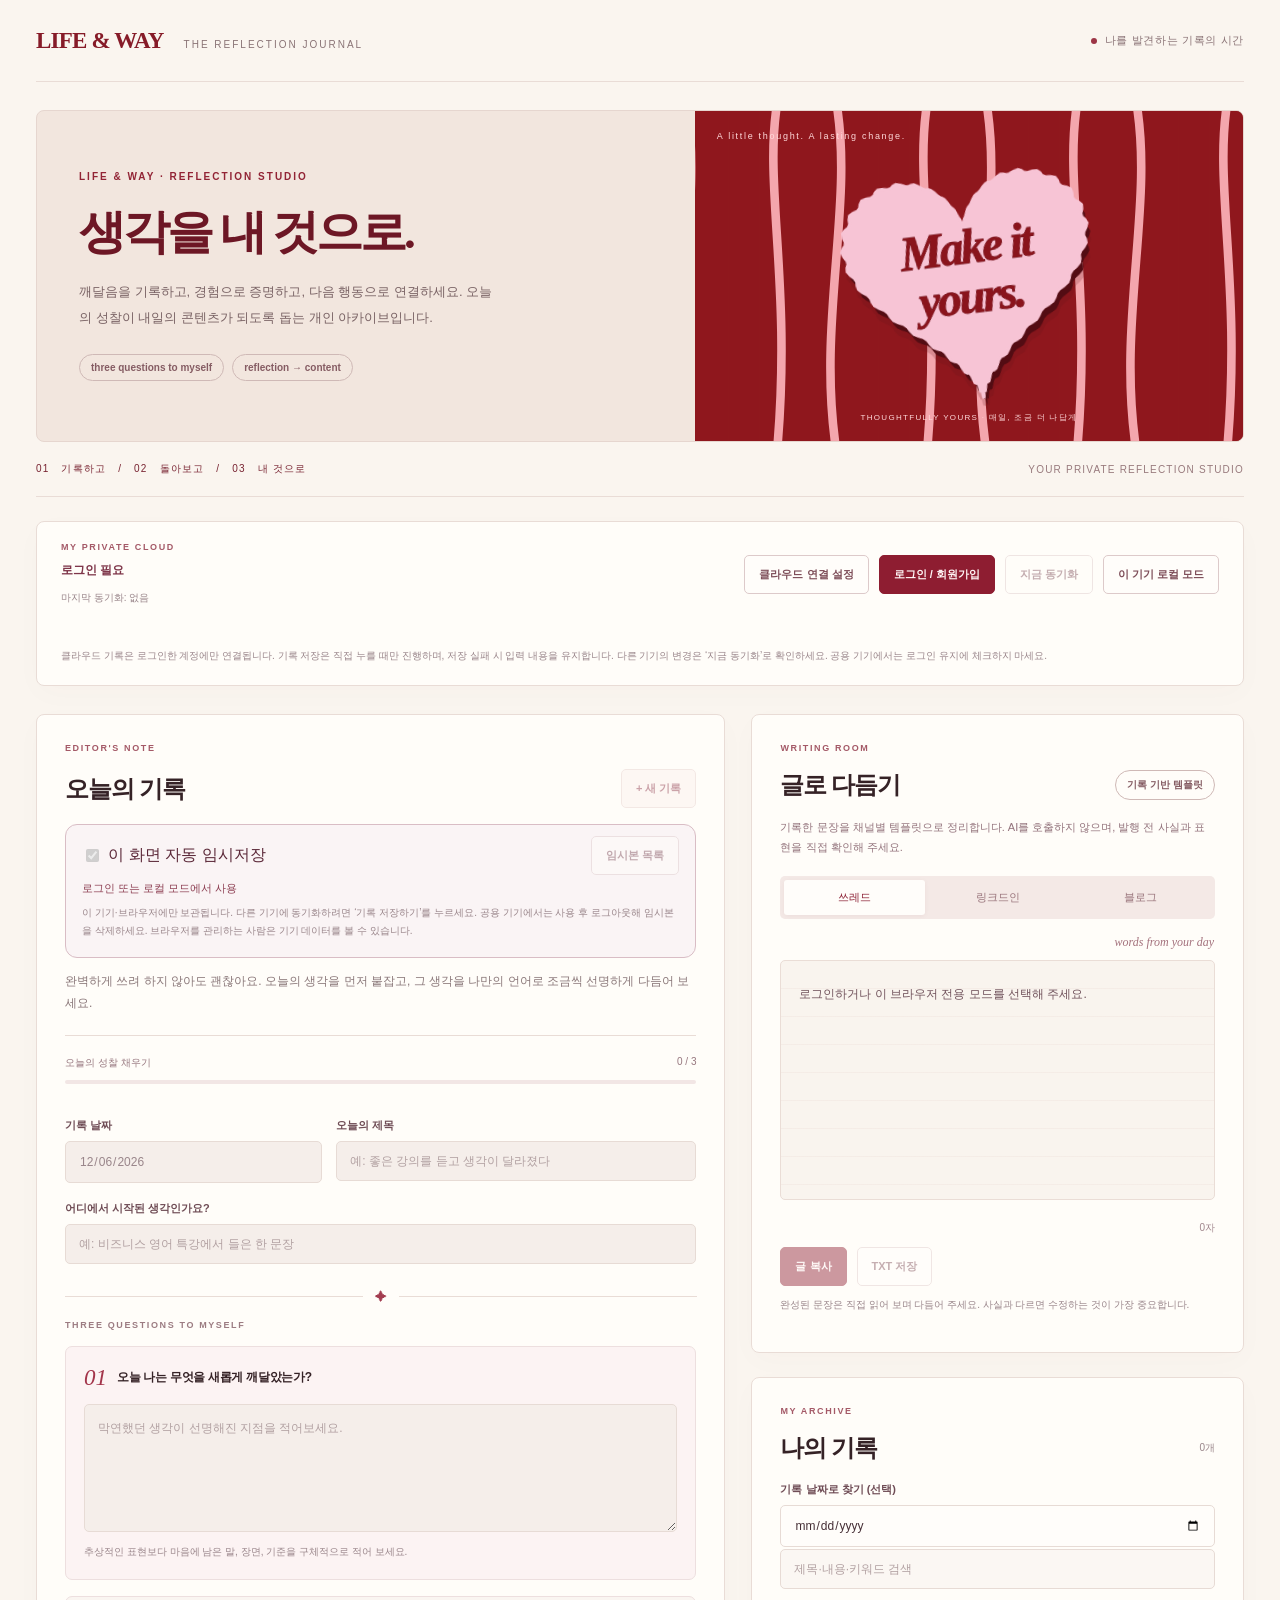
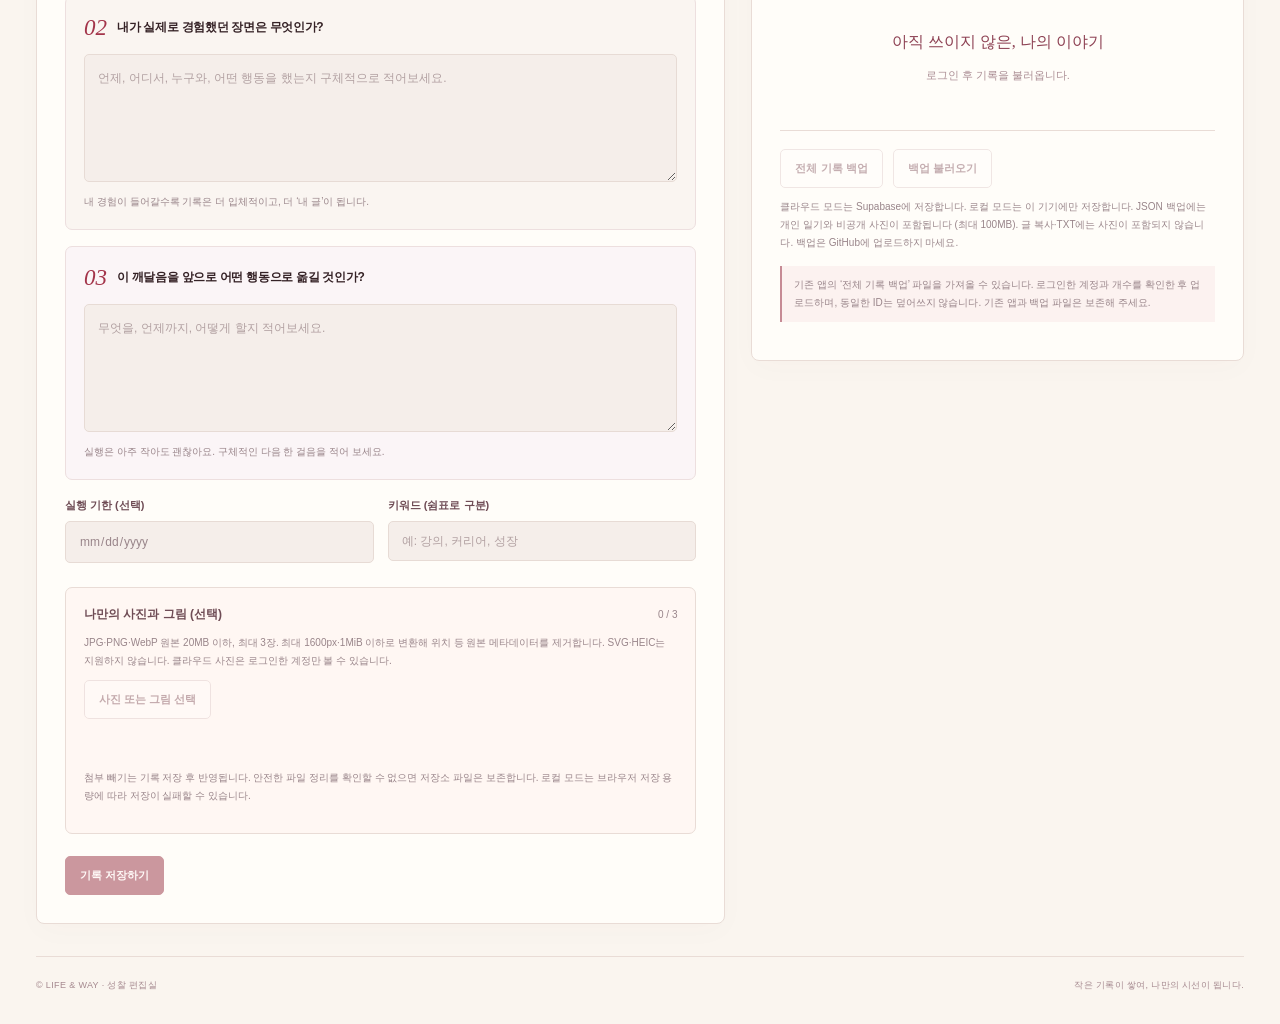
==== commit f00cda56: "Add device autosave with account-scoped draft recovery" ====
--- a/index.html
+++ b/index.html
@@ -6,9 +6,10 @@
 <meta name="referrer" content="no-referrer">
 <meta http-equiv="Content-Security-Policy" content="default-src 'self'; script-src 'self'; style-src 'self' 'unsafe-inline' https://fonts.googleapis.com; font-src 'self' https://fonts.gstatic.com; img-src 'self' data: blob:; connect-src https://*.supabase.co wss://*.supabase.co; object-src 'none'; base-uri 'none'; form-action 'self'">
 <title>생각을 내 것으로 · 성찰 편집실</title>
-<link rel="stylesheet" href="./assets/style.css">
-<link rel="stylesheet" href="./assets/cloud.css">
-<link rel="stylesheet" href="./assets/images.css?v=3-images">
+<link rel="stylesheet" href="./assets/style.css?v=4-drafts">
+<link rel="stylesheet" href="./assets/cloud.css?v=4-drafts">
+<link rel="stylesheet" href="./assets/images.css?v=4-drafts">
+<link rel="stylesheet" href="./assets/drafts.css?v=4-drafts">
 </head>
 <body>
 <div class="wrap">
@@ -29,7 +30,7 @@
   </div>
 
   <div class="studio-strip"><b>01 &nbsp; 기록하고 &nbsp; / &nbsp; 02 &nbsp; 돌아보고 &nbsp; / &nbsp; 03 &nbsp; 내 것으로</b><span>YOUR PRIVATE REFLECTION STUDIO</span></div>
-<section class="panel cloud-panel no-print" aria-label="계정 및 동기화"><div class="row between"><div><div class="panel-sticker">MY PRIVATE CLOUD</div><strong id="cloudStatus" role="status" aria-live="polite">로그인 전 · 클라우드 미연결</strong><p class="hint" id="lastSync">마지막 동기화: 없음</p></div><div class="row"><button id="configBtn" class="btn">클라우드 연결 설정</button><button id="authBtn" class="btn primary">로그인 / 회원가입</button><button id="syncBtn" class="btn" disabled>지금 동기화</button><button id="logoutBtn" class="btn hidden">로그아웃</button><button id="localBtn" class="btn">이 기기 로컬 모드</button></div></div><p id="cloudError" class="status" role="alert"></p><p class="hint">클라우드 기록은 로그인한 계정에만 연결됩니다. 온라인 저장 전용이며, 저장 실패 시 입력 내용을 유지합니다. 다른 기기의 변경은 ‘지금 동기화’로 확인하세요. 공용 기기에서는 로그인 유지에 체크하지 마세요.</p><div id="importReport" class="hint" role="status" aria-live="polite"></div></section>
+<section class="panel cloud-panel no-print" aria-label="계정 및 동기화"><div class="row between"><div><div class="panel-sticker">MY PRIVATE CLOUD</div><strong id="cloudStatus" role="status" aria-live="polite">로그인 전 · 클라우드 미연결</strong><p class="hint" id="lastSync">마지막 동기화: 없음</p></div><div class="row"><button id="configBtn" class="btn">클라우드 연결 설정</button><button id="authBtn" class="btn primary">로그인 / 회원가입</button><button id="syncBtn" class="btn" disabled>지금 동기화</button><button id="logoutBtn" class="btn hidden">로그아웃</button><button id="localBtn" class="btn">이 기기 로컬 모드</button></div></div><p id="cloudError" class="status" role="alert"></p><p class="hint">클라우드 기록은 로그인한 계정에만 연결됩니다. 기록 저장은 직접 누를 때만 진행하며, 저장 실패 시 입력 내용을 유지합니다. 다른 기기의 변경은 ‘지금 동기화’로 확인하세요. 공용 기기에서는 로그인 유지에 체크하지 마세요.</p><div id="importReport" class="hint" role="status" aria-live="polite"></div></section>
   <div class="layout">
     <main class="panel">
       <div class="panel-sticker">EDITOR'S NOTE</div>
@@ -38,6 +39,7 @@
         <button id="newBtn" class="btn secondary no-print">+ 새 기록</button>
       </div>
 
+      <aside class="draft-panel no-print" aria-label="기기 임시저장"><div class="draft-tools"><label><input type="checkbox" id="draftOn" checked> 이 화면 자동 임시저장</label><button type="button" class="btn" id="draftPick" disabled>임시본 목록</button></div><p id="draftStatus" class="status" role="status" aria-live="polite">임시저장 대기</p><p class="hint">이 기기·브라우저에만 보관됩니다. 다른 기기에 동기화하려면 ‘기록 저장하기’를 누르세요. 공용 기기에서는 사용 후 로그아웃해 임시본을 삭제하세요. 브라우저를 관리하는 사람은 기기 데이터를 볼 수 있습니다.</p></aside>
       <div class="editor-intro"><div>완벽하게 쓰려 하지 않아도 괜찮아요. 오늘의 생각을 먼저 붙잡고, 그 생각을 나만의 언어로 조금씩 선명하게 다듬어 보세요.</div></div>
 
       <div class="progress-box">
@@ -143,10 +145,12 @@
 
 <script src="./assets/vendor/supabase.min.js" defer></script>
 <script src="./assets/public-config.js" defer></script>
-<script src="./assets/app.js?v=3-images" defer></script>
+<script src="./assets/drafts.js?v=4-drafts" defer></script>
+<script src="./assets/app.js?v=4-drafts" defer></script>
 
-<dialog id="configDialog" aria-labelledby="configTitle"><form id="configForm"><div class="row between"><h2 id="configTitle">클라우드 연결 설정</h2><button type="button" class="btn" data-close="configDialog">닫기</button></div><p class="hint">이 앱 전용 Supabase 프로젝트의 주소와 Publishable key만 입력하세요. 비밀 키는 입력하지 마세요. 노트북과 휴대폰에서 같은 값을 입력합니다.</p><label class="field"><span>Project URL</span><input id="projectUrl" type="url" required placeholder="https://프로젝트ID.supabase.co" autocomplete="off"></label><label class="field"><span>Publishable key</span><input id="publishableKey" required placeholder="sb_publishable_…" autocomplete="off" spellcheck="false"></label><p class="hint">연결 정보만 이 브라우저에 저장됩니다. 일기는 GitHub에 저장되지 않습니다.</p><button id="configSave" class="btn primary" type="submit">연결 정보 저장</button><p id="configMessage" class="status" role="alert"></p></form></dialog>
-<dialog id="authDialog" aria-labelledby="authTitle"><form id="authForm"><div class="row between"><h2 id="authTitle">나의 성찰 계정</h2><button type="button" class="btn" data-close="authDialog">닫기</button></div><label class="field"><span>이메일</span><input id="email" type="email" autocomplete="username" required></label><label class="field"><span>비밀번호 (회원가입 시 12자 이상)</span><input id="password" type="password" autocomplete="current-password"></label><label class="field"><span>비밀번호 확인 (회원가입·재설정 시)</span><input id="passwordConfirm" type="password" autocomplete="new-password"></label><label class="remember-row"><input type="checkbox" id="remember"> 이 기기에서 로그인 유지 (개인 기기만)</label><div class="row"><button type="button" id="loginBtn" class="btn primary">로그인</button><button type="button" id="signupBtn" class="btn">새 계정 만들기</button><button type="button" id="resetPasswordBtn" class="btn">재설정 이메일 보내기</button><button type="button" id="updatePasswordBtn" class="btn hidden">새 비밀번호 저장</button></div><p id="authMessage" class="status" role="status" aria-live="polite"></p><p class="hint">계정 비밀번호는 Supabase Auth에서 처리합니다. 브라우저에 일기 캐시는 남기지 않습니다. 저장 전 내용은 페이지를 닫으면 사라질 수 있으니 TXT로 보관하세요.</p></form></dialog>
+<dialog id="draftDialog" aria-labelledby="draftListTitle"><div class="row between"><h2 id="draftListTitle">이 기기의 임시본</h2><button type="button" class="btn" data-close="draftDialog">닫기</button></div><p class="hint">열어도 클라우드 기록은 변경되지 않습니다.</p><div id="draftList"></div></dialog>
+<dialog id="configDialog" aria-labelledby="configTitle"><form id="configForm"><div class="row between"><h2 id="configTitle">클라우드 연결 설정</h2><button type="button" class="btn" data-close="configDialog">닫기</button></div><p class="hint">이 앱 전용 Supabase 프로젝트의 주소와 Publishable key만 입력하세요. 비밀 키는 입력하지 마세요. 노트북과 휴대폰에서 같은 값을 입력합니다.</p><label class="field"><span>Project URL</span><input id="projectUrl" type="url" required placeholder="https://프로젝트ID.supabase.co" autocomplete="off"></label><label class="field"><span>Publishable key</span><input id="publishableKey" required placeholder="sb_publishable_…" autocomplete="off" spellcheck="false"></label><p class="hint">연결 정보와 작성 중인 임시본은 이 브라우저에 보관될 수 있습니다. 일기는 GitHub에 저장되지 않습니다.</p><button id="configSave" class="btn primary" type="submit">연결 정보 저장</button><p id="configMessage" class="status" role="alert"></p></form></dialog>
+<dialog id="authDialog" aria-labelledby="authTitle"><form id="authForm"><div class="row between"><h2 id="authTitle">나의 성찰 계정</h2><button type="button" class="btn" data-close="authDialog">닫기</button></div><label class="field"><span>이메일</span><input id="email" type="email" autocomplete="username" required></label><label class="field"><span>비밀번호 (회원가입 시 12자 이상)</span><input id="password" type="password" autocomplete="current-password"></label><label class="field"><span>비밀번호 확인 (회원가입·재설정 시)</span><input id="passwordConfirm" type="password" autocomplete="new-password"></label><label class="remember-row"><input type="checkbox" id="remember"> 이 기기에서 로그인 유지 (개인 기기만)</label><div class="row"><button type="button" id="loginBtn" class="btn primary">로그인</button><button type="button" id="signupBtn" class="btn">새 계정 만들기</button><button type="button" id="resetPasswordBtn" class="btn">재설정 이메일 보내기</button><button type="button" id="updatePasswordBtn" class="btn hidden">새 비밀번호 저장</button></div><p id="authMessage" class="status" role="status" aria-live="polite"></p><p class="hint">계정 비밀번호는 Supabase Auth에서 처리합니다. 자동 임시저장을 켜면 작성 중인 글과 사진을 이 기기에 보관합니다. 명시적으로 로그아웃하면 현재 계정의 임시본을 삭제합니다.</p></form></dialog>
 <dialog id="conflictDialog" aria-labelledby="conflictTitle"><h2 id="conflictTitle">다른 버전이 발견됐어요</h2><p class="hint">다른 기기에서 수정하거나 삭제한 기록입니다. 자동으로 덮어쓰지 않습니다. 입력 내용을 비교한 뒤 선택하세요.</p><div class="conflict-grid"><section><h3>내 입력 내용</h3><pre id="conflictLocal"></pre></section><section><h3>클라우드의 최신 내용</h3><pre id="conflictRemote"></pre></section></div><div class="row"><button id="conflictLoad" class="btn">클라우드 버전 열기</button><button id="conflictNew" class="btn primary">내 입력을 새 기록으로 저장</button><button id="conflictCancel" class="btn">취소 · 입력 유지</button></div></dialog>
 <dialog id="imageDialog" aria-labelledby="imageDialogTitle"><div class="row between"><h2 id="imageDialogTitle">첨부 사진 보기</h2><button type="button" class="btn" data-close="imageDialog">닫기</button></div><img id="enlargedImage" alt=""><p id="enlargedCaption" class="hint"></p></dialog>
 </body>
--- a/assets/drafts.css
+++ b/assets/drafts.css
@@ -0,0 +1,3 @@
+/* Extend the existing burgundy palette; inherit the editor typography. */
+.draft-panel{border:1px solid #d9bdc5;border-radius:12px;background:#faf4f5;padding:.7rem 1rem;margin:.75rem 0;color:#5c2939}
+.draft-tools,.draft-row{display:flex;align-items:center;gap:.55rem;flex-wrap:wrap}.draft-tools{justify-content:space-between}.draft-tools label{display:inline-flex;align-items:center;gap:.4rem}.draft-tools input{accent-color:#78364a;width:auto}.draft-panel p{margin:.35rem 0}.draft-row{padding:.5rem 0;border-bottom:1px solid #d9bdc5}.draft-row span{flex:1 1 12rem;overflow-wrap:anywhere}#draftDialog{max-height:80vh;overflow:auto}
